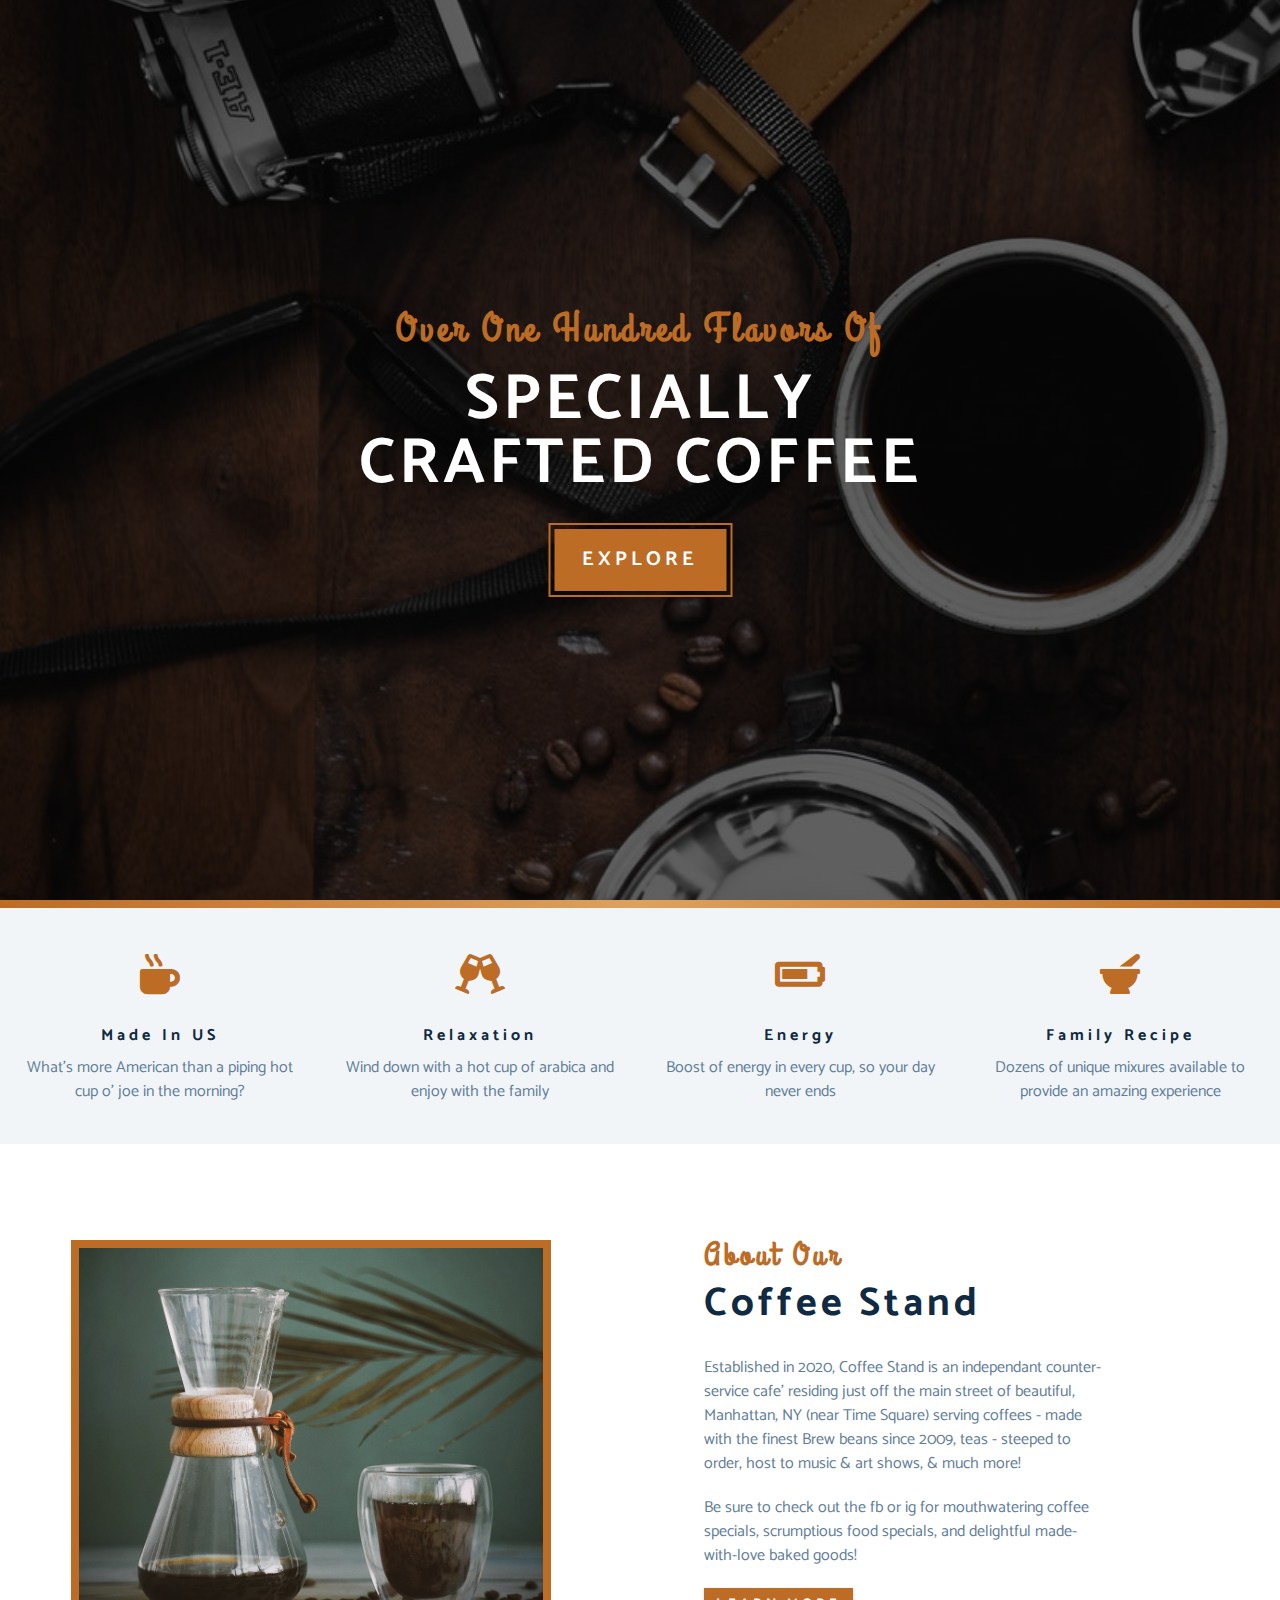
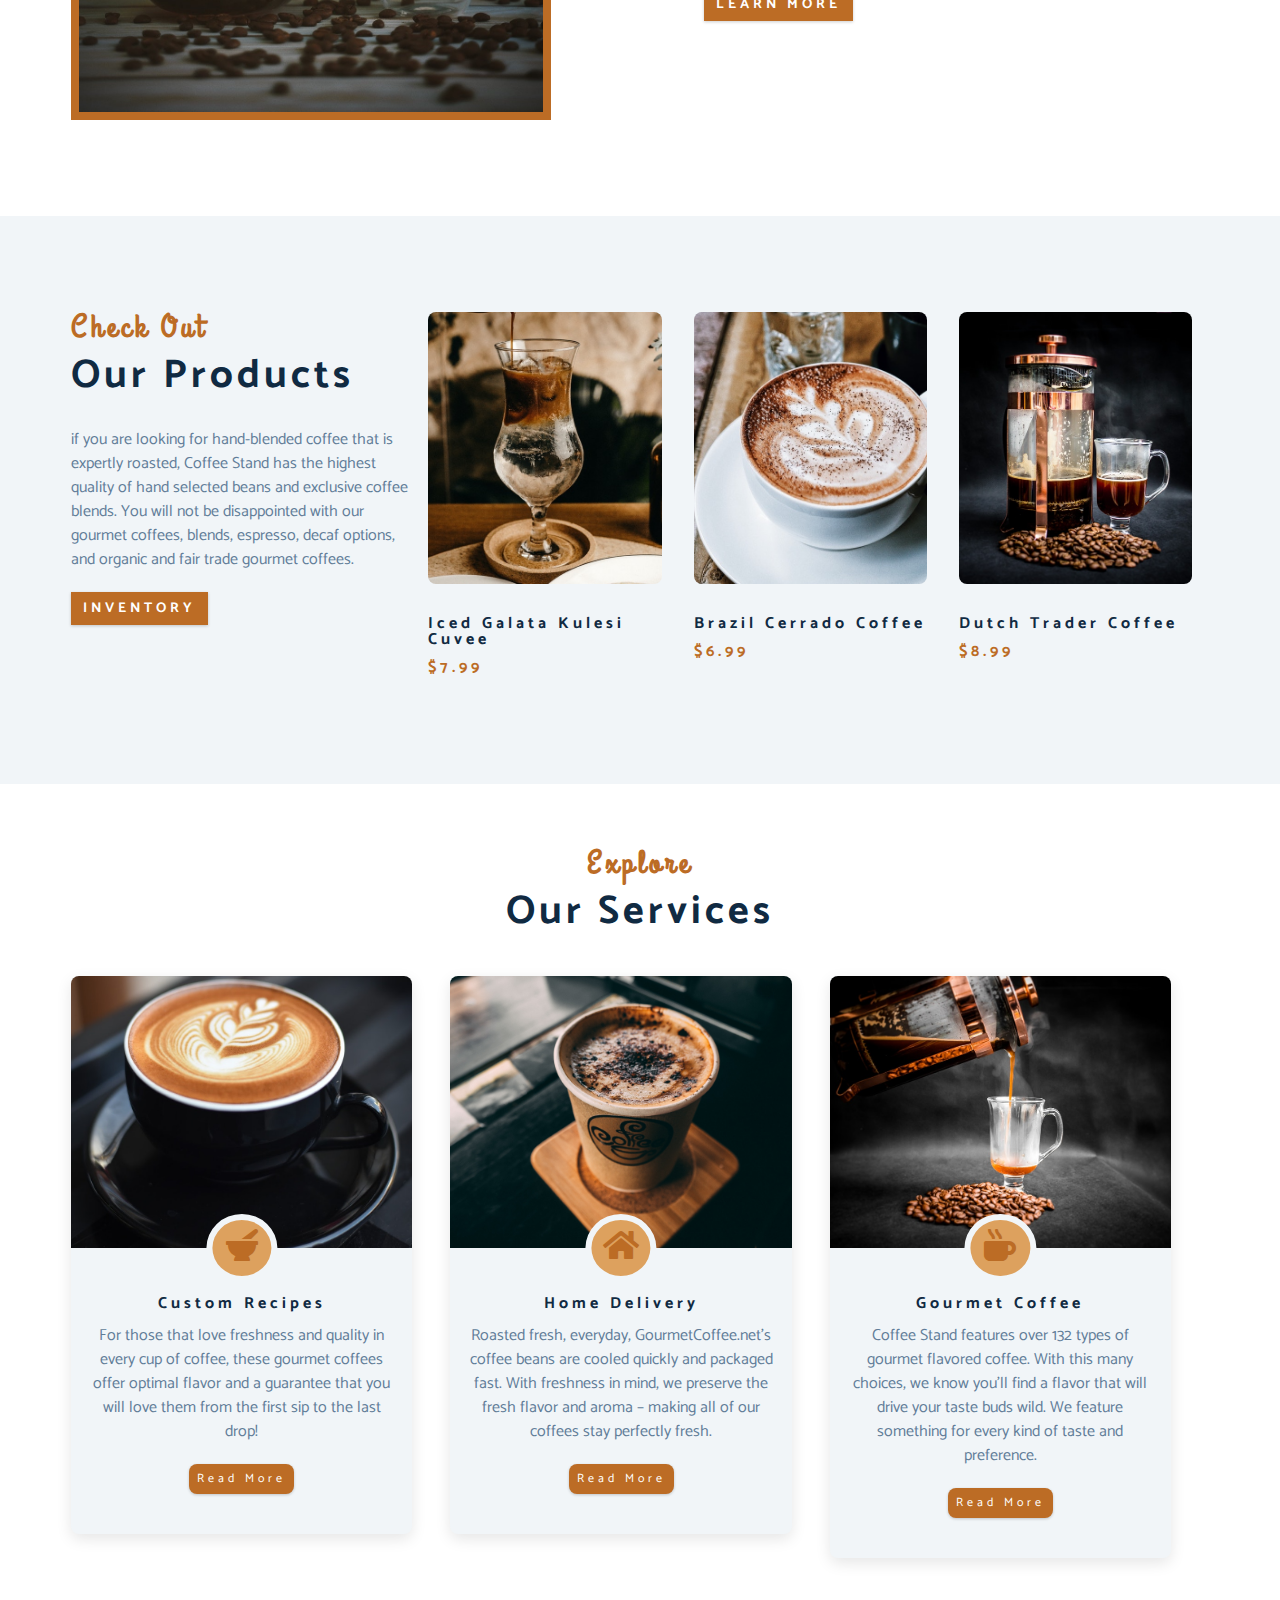
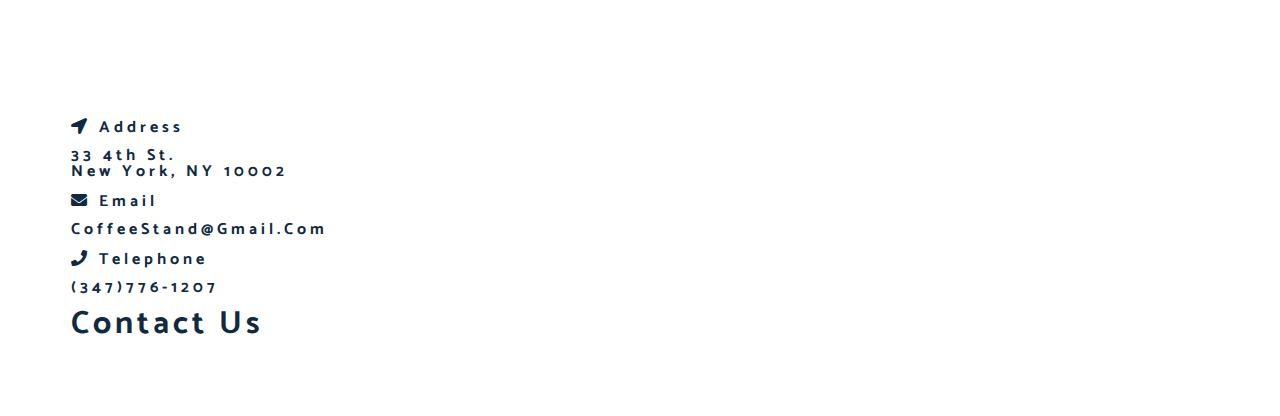
==== index.html @ 8311291c "15th commit services complete" ====
<!DOCTYPE html>
<html lang="en">
<head>
    <meta charset="UTF-8">
    <meta name="viewport" content="width=device-width, initial-scale=1.0">
    <title>Coffee Stand || Home</title>
    <!-- Font-Awsome -->
    <link rel="stylesheet" href="./fontawesome-free-5.14.0-web/css/all.min.css">
    <!-- Custom CSS -->
    <link rel="stylesheet" href="./css/styles.css">
</head>
<body>
    <!-- navbar -->
    <!-- header -->
    <header class="header">
        <div class="banner">
            <h2>Over one hundred flavors of</h2>
            <h1>specially <br>
                crafted coffee
            </h1>
            <a href="skills.html" class="btn banner-btn">
                explore
            </a>
        </div>
    </header>
    <!-- end of header -->
    <div class="content-divider"></div>
    <!-- skills section -->
    <section class="skills clearfix">
        <!-- single skill -->
        <article class="skill">
            <span class="skill-icon">
                <i class="fas fa-mug-hot"></i>
            </span>
            <h4 class="skill-title">made in US</h4>
            <p class="skill-text">
                What’s more American than a piping hot cup o’ joe in the morning?
            </p>
        </article>
        <!-- end of single skill -->
        <!-- single skill -->
        <article class="skill">
            <span class="skill-icon">
                <i class="fas fa-glass-cheers"></i>
            </span>
            <h4 class="skill-title">Relaxation</h4>
            <p class="skill-text">
                Wind down with a hot cup of arabica and enjoy with the family
            </p>
        </article>
        <!-- end of single skill -->
        <!-- single skill -->
        <article class="skill">
            <span class="skill-icon">
                <i class="fas fa-battery-three-quarters"></i>
            </span>
            <h4 class="skill-title">energy</h4>
            <p class="skill-text">
                Boost of energy in every cup, so your day never ends
            </p>
        </article>
        <!-- end of single skill -->
        <!-- single skill -->
        <article class="skill">
            <span class="skill-icon">
                <i class="fas fa-mortar-pestle"></i>
            </span>
            <h4 class="skill-title">Family Recipe</h4>
            <p class="skill-text">
                Dozens of unique mixures available to provide an amazing experience
            </p>
        </article>
        <!-- end of single skill -->
        </section>
        <!-- end of skill section -->
        <!-- about -->
        <section class="about">
            <div class="section-center clearfix">
                <!-- about img -->
                <article class="about-img">
                <div class="about-picture-container">
                    <img src="./images/pexels-olenka-sergienko-3749174.jpg" alt="fancy coffee" class="about-picture">
                </div>
                </article>
                <!-- about info -->
                <article class="about-info">
                    <!-- section title -->
                        <div class="section-title">
                            <h3>about our</h3>
                            <h2>coffee stand</h2>
                        </div>
                    <!-- end of section title -->
                    <p class="about-text">Established in 2020, Coffee Stand is an independant counter-service cafe' residing just off the main street of beautiful,
                    Manhattan, NY (near Time Square) serving coffees - made with the finest Brew beans
                    since 2009, teas - steeped to order, host to music & art shows, & much more!</p>
                    <p class="about-text">Be sure to check out the fb or ig for mouthwatering coffee specials, scrumptious food specials, and delightful
                    made-with-love baked goods!</p>
                    <a href="about.html" class="btn">learn more</a>
                </article>
            </div>
        </section>
        <!-- end of about -->
        <!-- products -->
        <section class="products">
            <div class="section-center clearfix">
                <!-- product info -->
                <article class="products-info">
                    <!-- section title -->
                    <div class="section-title">
                        <h3>check out</h3>
                        <h2>our products</h2>
                    </div>
                <!-- end of section title -->
                <p class="product-text">
                    if you are looking for hand-blended coffee that is expertly roasted, Coffee Stand has the highest quality of hand
                    selected beans and exclusive coffee blends. You will not be disappointed with our gourmet coffees, blends, espresso,
                    decaf options, and organic and fair trade gourmet coffees.
                </p>
                <a href="products.html" class="btn">Inventory</a>
                </article>
                <!-- product inventory -->
                <article class="products-inventory clearfix">
                    <!-- signale product -->
                    <div class="product">
                        <img src="./images/pexels-jonathan-borba-2878711.jpg" alt="single product" class="product-img">
                        <h4 class="product-title">Iced Galata Kulesi Cuvee</h4>
                        <h4 class="product-price">$7.99</h4>
                    </div>
                    <!-- end of single product -->
                    <!-- signale product -->
                    <div class="product">
                        <img src="./images/pexels-mew-wy-2910874.jpg" alt="single product" class="product-img">
                        <h4 class="product-title">Brazil Cerrado Coffee</h4>
                        <h4 class="product-price">$6.99</h4>
                    </div>
                    <!-- end of single product -->
                    <!-- signale product -->
                    <div class="product">
                        <img src="./images/pexels-georgi-petrov-872902.jpg" alt="single product" class="product-img">
                        <h4 class="product-title">Dutch Trader Coffee</h4>
                        <h4 class="product-price">$8.99</h4>
                    </div>
                    <!-- end of single product -->
                </article>
            </div>
        </section>
        <!-- end of products -->
        <!-- services -->
        <section class="services">
            <!-- section title -->
            <div class="section-title services-title">
                <h3>explore</h3>
                <h2>our services</h2>
            </div>
            <!-- end of section title -->
            <div class="section-center clearfix">
                <!-- single card -->
                    <article class="service-card">
                        <!-- img container -->
                        <div class="service-img-container">
                            <!-- img -->
                            <img src="./images/pexels-chevanon-photography-312418.jpg" class="service-img" alt="single service">
                            <!-- service icon -->
                            <span class="service-icon">
                                <i class="fas fa-mortar-pestle fa-fw"></i>
                            </span>
                        </div>
                        <!-- service info -->
                        <div class="service-info">
                            <h4>custom recipes</h4>
                            <p>For those that love freshness and quality in every cup of coffee, these gourmet coffees offer optimal flavor and a
                            guarantee that you will love them from the first sip to the last drop!</p>
                            <a href="product.html" class="btn service-btn">read more</a>
                        </div>
                        <!-- end if img container -->
                    </article>
                <!-- end of single card -->
                <!-- single card -->
                <article class="service-card">
                    <!-- img container -->
                    <div class="service-img-container">
                    <!-- img -->
                        <img src="./images/pexels-malidate-van-849646.jpg" class="service-img" alt="single service">
                        <!-- service icon -->
                        <span class="service-icon">
                            <i class="fas fa-home fa-fw"></i>
                        </span>
                    </div>
                    <!-- service info -->
                    <div class="service-info">
                        <h4>home delivery</h4>
                        <p>Roasted fresh, everyday, GourmetCoffee.net's coffee beans are cooled quickly and packaged fast. With freshness in mind,
                        we preserve the fresh flavor and aroma – making all of our coffees stay perfectly fresh.</p>
                        <a href="product.html" class="btn service-btn">read more</a>
                    </div>
                    <!-- end if img container -->
                </article>
                <!-- end of single card -->
                <!-- single card -->
                <article class="service-card">
                    <!-- img container -->
                    <div class="service-img-container">
                        <!-- img -->
                        <img src="./images/pexels-georgi-petrov-872894.jpg" class="service-img" alt="single service">
                        <!-- service icon -->
                        <span class="service-icon">
                            <i class="fas fa-mug-hot fa-fw"></i>
                        </span>
                    </div>
                    <!-- service info -->
                    <div class="service-info">
                        <h4>Gourmet Coffee</h4>
                        <p>Coffee Stand features over 132 types of gourmet flavored coffee. With this many choices, we know you'll find a flavor that will drive your taste buds wild. We feature something for every kind of taste and preference.</p>
                        <a href="product.html" class="btn service-btn">read more</a>
                    </div>
                    <!-- end if img container -->
                </article>
                <!-- end of single card -->
            </div>
        </section>
        <!-- end of services -->
        <!-- contact form -->
        <section class="contact">
            <div class="section-center clearfix">
                <!-- contact info -->
                <article class="contact-info">
                    <!-- content item -->
                    <div class="contact-item">
                        <h4 class="contact-title">
                            <span class="contact-icon">
                                <i class="fas fa-location-arrow"></i> 
                            </span>
                            address
                        </h4>
                        <h4 class="contact-text">
                            33 4th St. <br>
                            New York, NY 10002
                        </h4>
                    </div>
                    <!-- end of contact item -->
                    <!-- content item -->
                    <div class="contact-item">
                        <h4 class="contact-title">
                            <span class="contact-icon">
                                <i class="fas fa-envelope"></i> 
                            </span>
                            email
                        </h4>
                        <h4 class="contact-text">
                            CoffeeStand@gmail.com
                        </h4>
                    </div>
                    <!-- end of contact item -->
                    <!-- content item -->
                    <div class="contact-item">
                        <h4 class="contact-title">
                            <span class="contact-icon">
                                <i class="fas fa-phone"></i> 
                            </span>
                            Telephone
                        </h4>
                        <h4 class="contact-text">
                            (347)776-1207
                        </h4>
                    </div>
                    <!-- end of contact item -->
                </article>
                <!-- contact form -->
                <article class="contact-form">
                    <h3>contact us</h3>
                    <form action="">
                        <div class="form-group">
                            
                        </div>
                    </form>
                </article>
            </div>
        </section>
        <!-- end of contact form -->
    <script src="app.js"></script>
</body>
</html>
---- css/styles.css ----
/* Fonts */
@import url("https://fonts.googleapis.com/css?family=Catamaran:400,700|Grand+Hotel");
/* Variables */
:root{
    --clr-primary: #bc6c25;
    --clr-primary-light: #dda15e;
    --clr-grey-1: #102a42;
    --clr-grey-5: #617d98;
    --clr-grey-10: #f1f5f8;
    --clr-white: #fff;
    --ff-primary: "Catamaran", sans-serif;
    --ff-secondary: "Grand Hotel",cursive;
    --transition: all 0.3 linear;
    --spacing: 0.25rem;
    --radius: 0.5rem;
}
*{
    margin: 0;
    padding: 0;
    box-sizing: border-box;
}
body{
    font-family: var(--ff-primary);
    background: var(--clr-white);
    color: var(--clr-grey-1);
    line-height: 1.5;
    font-size: 0.87rem;
}
a{
    text-decoration: none;
}
img{
    width: 100%;
    display: block;
}
h1,h2,h3,h4{
    letter-spacing: var(--spacing);
    text-transform: capitalize;
    line-height: 1.25;
    margin-bottom: 0.75rem;
}
h1{
    font-size: 3rem;
}
h2{
    font-size: 2rem;
}
h3{
    font-size: 1.5rem;
}
h4{
    font-size: 0.875rem;
}
p{
    margin-bottom: 1.25rem;
}
@media screen and (min-width:800px){
    h1{
        font-size: 4rem;
    }
    h2{
        font-size: 2.5rem;
    }
    h3{
        font-size: 2rem;
    }
    h4{
        font-size: 1rem;
    }
    body{
        font-size: 1rem;
    }
    h1,h2,h3,h4{
        line-height: 1;
    }
}
/* more global CSS */
.btn{
    text-transform: uppercase;
    background: var(--clr-primary);
    color: var(--clr-white);
    padding: 0.375rem 0.75rem;
    letter-spacing: var(--spacing);
    display: inline-block;
    font-weight: 700;
    transition: var(--transition);
    font-size: 0.875rem;
    border: none;
    cursor: pointer;
    box-shadow: 0 1px 3px rgba(0,0,0,0.2);
}
.btn:hover{
    color: var(--clr-primary);
    background: var(--clr-primary-light);
}
.clearfix::after,.clearfix::before{
    content: '';
    clear: both;
    display: table;
}
.section-title h3{
    font-family: var(--ff-secondary);
    color: var(--clr-primary);
}
.section-title{
    margin-bottom: 2rem;
}
.section-center{
    padding: 4rem 0;
    width: 85vw;
    margin: 0 auto;
    max-width: 1170px;
}
@media screen and (min-width:992px){
    .section-center{
        width: 95vw;
        padding: 4rem 1rem;
    }
}
/* Header */
.header{
    min-height: 100vh;
    background: linear-gradient(rgba(0,0,0,0.6), rgba(0,0,0,0.6)), url(../images/pexels-leo-cardelli-1628235.jpg) center/cover no-repeat fixed;
    position: relative;
    overflow-x: hidden;
}
.banner{
    text-align: center;
    position: absolute;
    top: 50%;
    left: 50%;
    transform: translate(-50%, -50%);
}
.banner h2{
    font-family: var(--ff-secondary);
    color: var(--clr-primary);
    /* animation */
}
.banner h1{
    text-transform: uppercase;
    color: var(--clr-white);
    margin-top: 1.25rem;
    margin-bottom: 2rem;
}
.banner-btn{
    outline: 0.125rem solid var(--clr-primary);
    outline-offset: 0.25rem;
    font-size: 1.25rem;
    padding: 1rem 1.75rem;
}
/* content divider */
.content-divider{
    height: 0.5rem;
    background: linear-gradient(
        to left,
        var(--clr-primary),
        var(--clr-primary-light),
        var(--clr-primary)
    );
}
/* skills */
.skills{
    background: var(--clr-grey-10);
}
.skill{
    padding: 2.5rem 0;
    text-align: center;
    transition: var(--transition);
}
.skill-icon{
    font-size: 2.5rem;
    margin-bottom: 1.25rem;
    transition: var(--transition);
    display: inline-block;
    color: var(--clr-primary);
}
.skill-text{
    color: var(--clr-grey-5);
    max-width: 17rem;
    margin: 0 auto;
}
.skill:hover{
    background: var(--clr-white);
    box-shadow: 0 2px var(--clr-primary);
}
.skill:hover .skill-icon{
    transform: translateY(-5px);
}
@media screen and (min-width:576px){
    .skill{
        float: left;
        width: 50%;
    }
}
@media screen and (min-width:1200px){
    .skill{
        width: 25%;
    }
}
/* about */
.about-img, .about-info{
    padding: 2rem 0;

}
.about-picture-container{
    background: var(--clr-primary);
    border: 0.5rem solid var(--clr-primary);
    max-width: 30rem;
    /* extra stuff */
    overflow: hidden;
}
.about-picture{
    transition: var(--transition);
}
.about-picture-container:hover .about-picture{
    opacity: 0.5;
    transform: scale(1.15);
}
.about-text{
    max-width: 25rem;
    color: var(--clr-grey-5);
}
@media screen and (min-width:992px){
    .about-img,.about-info{
        float: left;
        width: 50%;
    }
    .about-info{
        padding-left: 4rem;
    }
}
/* product */
.products{
    background: var(--clr-grey-10);
}
.products article{
    padding: 2rem 0;
}
.product-text{
    color: var(--clr-grey-5);
    max-width: 26rem;
}
.product{
    margin-bottom: 2rem;
}
.product-img{
    border-radius: var(--radius);
    margin-bottom: 2rem;
    height: 17rem;
    object-fit: cover;
}
.product-price{
    color: var(--clr-primary);
}
@media screen and (min-width: 768px){
    .product{
        float: left;
        width: 50%;
        padding-right: 2rem;
    }
}
@media screen and (min-width: 992px){
    .product{
        width: 33.3%;
    }
}
@media screen and (min-width: 1200px){
    .products-info{
        float: left;
        width: 30%;
    }
    .products-inventory{
        float: left;
        width: 70%;
    }
    .product{
        margin-bottom: 0;
        padding: 0 1rem;
    }
}
/* 
================
services 
================
*/
.services-title{
    margin-top: 4rem;
    margin-bottom: -4rem;
    text-align: center;
}
.service-card{
    margin: 2rem 0;
    background: var(--clr-grey-10);
    border-radius: var(--radius);
    box-shadow: 0 5px 15px rgba(0,0,0,0.1);
    transition: var(--transition);
}
.service-card:hover{
    transform: scale(1.02);
    box-shadow: 0 5px 15px rgba(0,0,0,0.2);
}
.service-img{
    height: 17rem;
    object-fit: cover;
    border-top-left-radius: var(--radius);
    border-top-right-radius: var(--radius);
}
.service-info{
    text-align: center;
    padding: 3rem 1rem 2.5rem 1rem;
}
.service-info p{
    max-width: 20rem;
    color: var(--clr-grey-5);
    margin: 0 auto;
}
.service-btn{
    font-size: 0.75rem;
    text-transform: capitalize;
    padding: 0.375rem 0.5rem;
    border-radius: var(--radius);
    font-weight: 400;
    margin-top: 1.25rem;
}
@media screen and (min-width: 768px){
    .service-card{
        float: left;
        width: 45%;
        margin-right: 5%;
    }
}
@media screen and (min-width: 992px){
    .service-card{
        width: 30%;
        margin-right: 3.333%;
    }
}
.service-img-container{
    position: relative;
}
.service-icon{
    position: absolute;
    left: 50%;
    bottom: 0;
    font-size: 2rem;
    color: var(--clr-primary);
    background: var(--clr-primary-light);
    padding: 0.25rem 0.6rem;
    border-radius: 50%;
    transform: translate(-50%, 50%);
    border: 0.375rem solid var(--clr-grey-10);
}
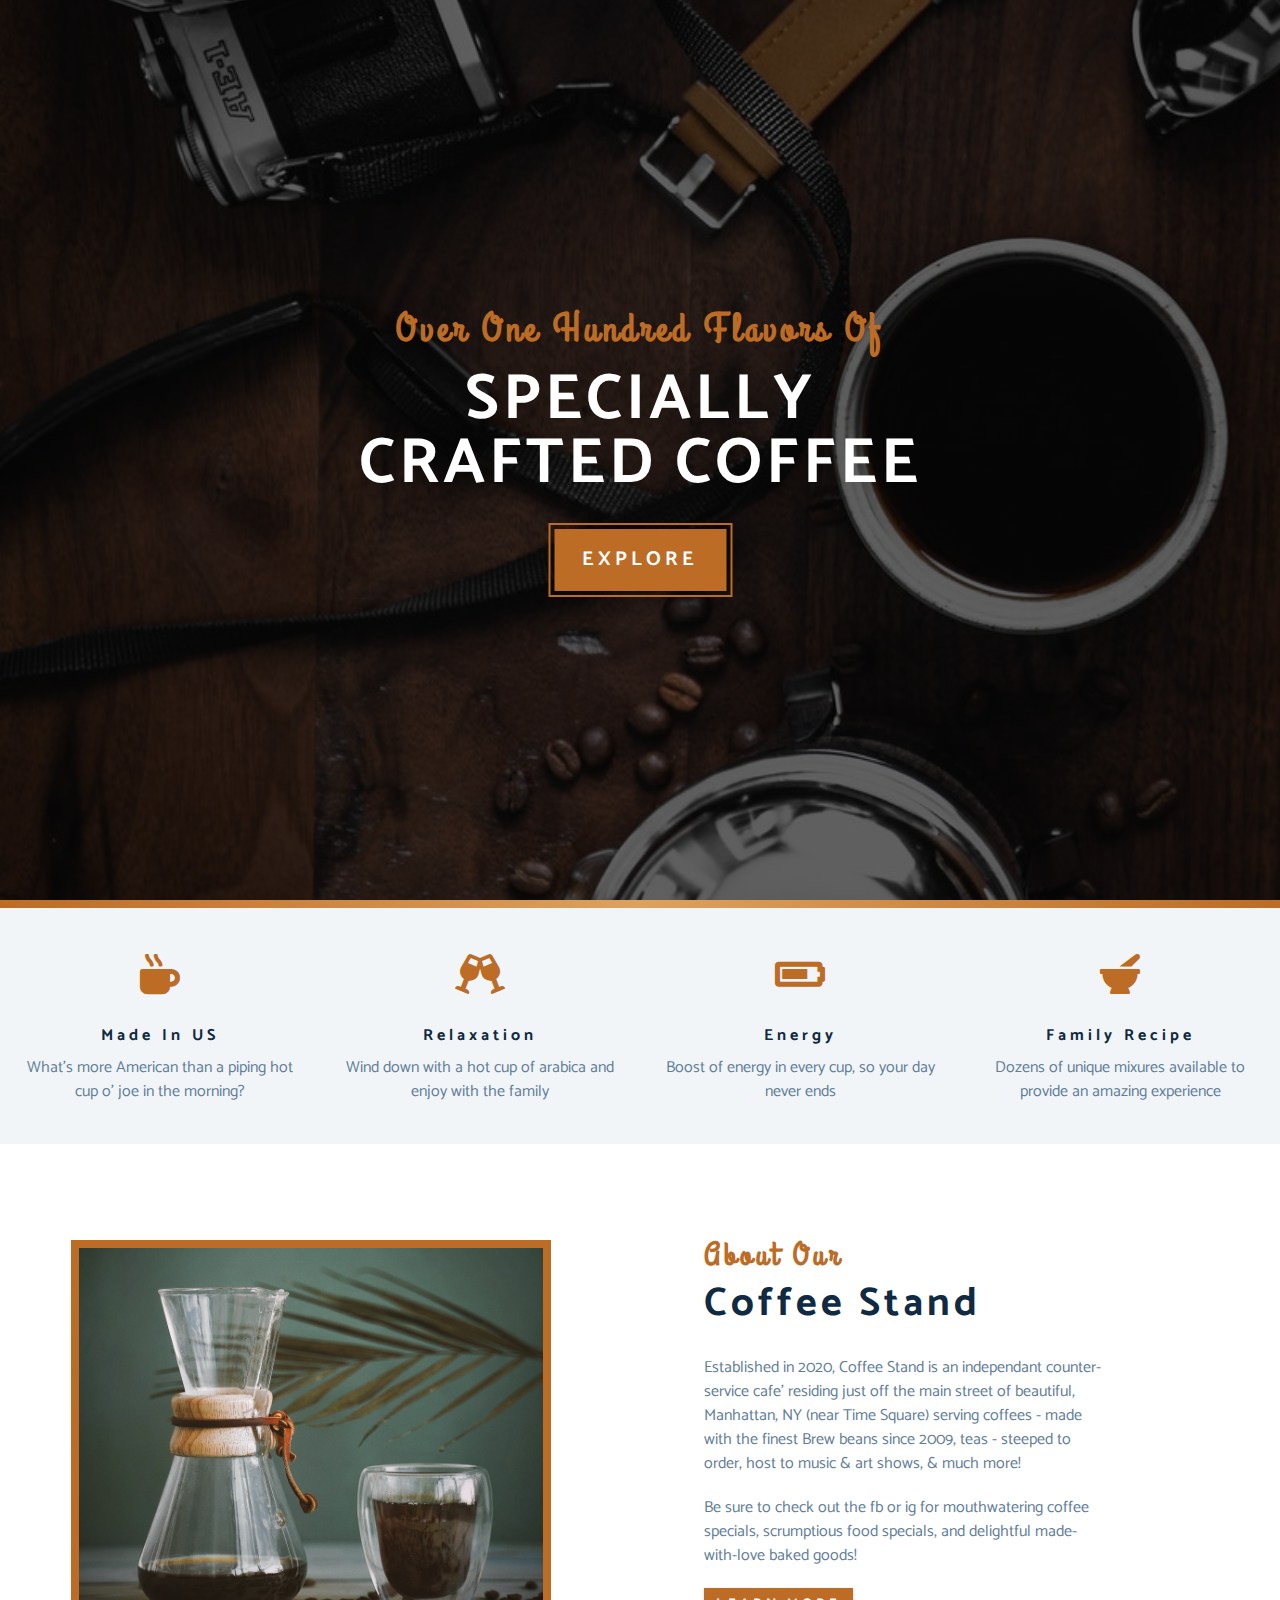
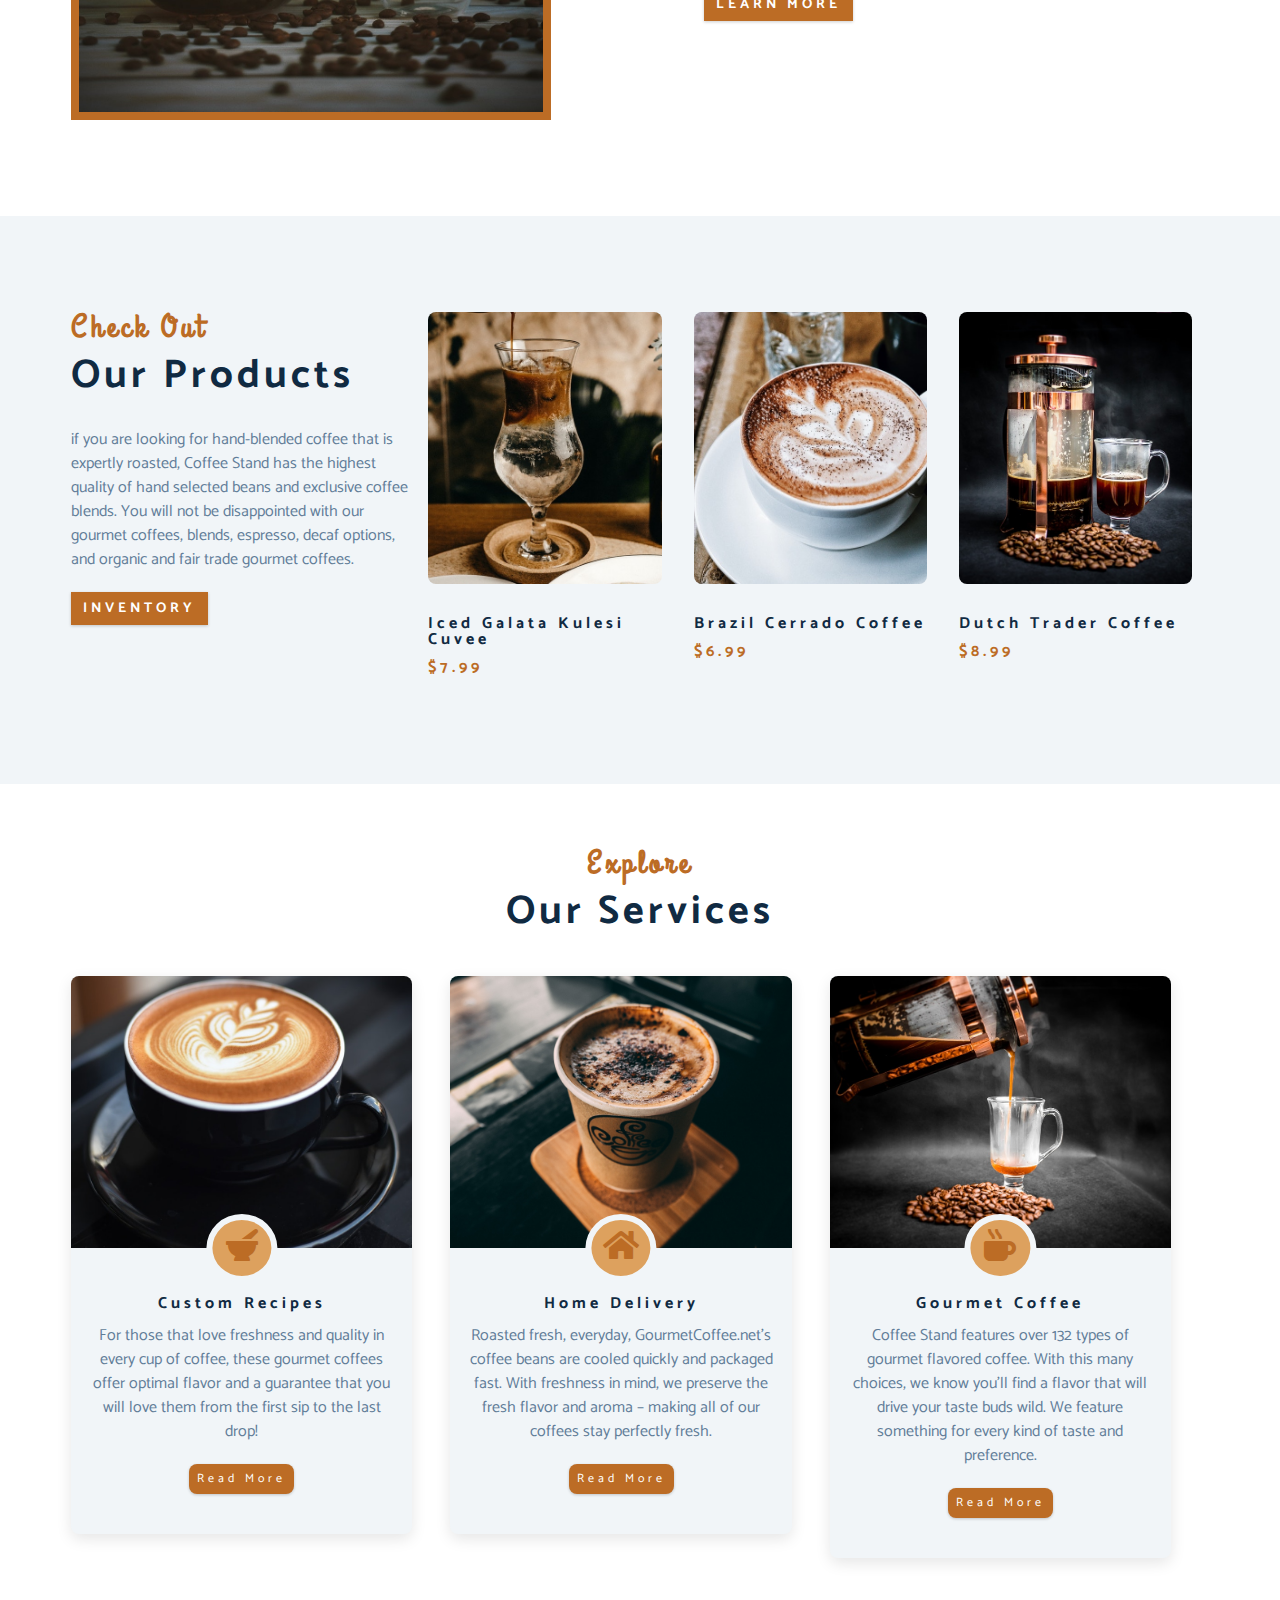
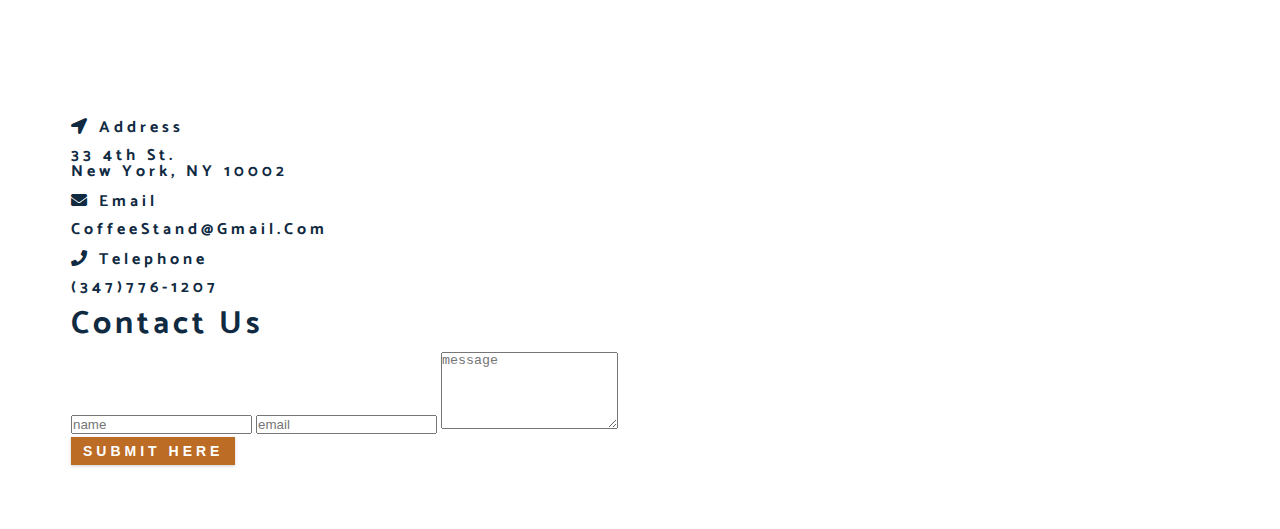
==== commit 2bd53310: "16th commit contact html" ====
--- a/index.html
+++ b/index.html
@@ -270,8 +270,13 @@
                     <h3>contact us</h3>
                     <form action="">
                         <div class="form-group">
-                            
-                        </div>
+                            <!-- form-group -->
+                            <input type="text" placeholder="name" class="form-control" name="name">
+                            <input type="email" placeholder="email" class="form-control" name="email">
+                            <textarea name="message" rows="5" placeholder="message" class="form-control"></textarea>
+                        </div>
+                        <!-- button -->
+                        <button type="submit" class="submit-btn btn">submit here</button>
                     </form>
                 </article>
             </div>
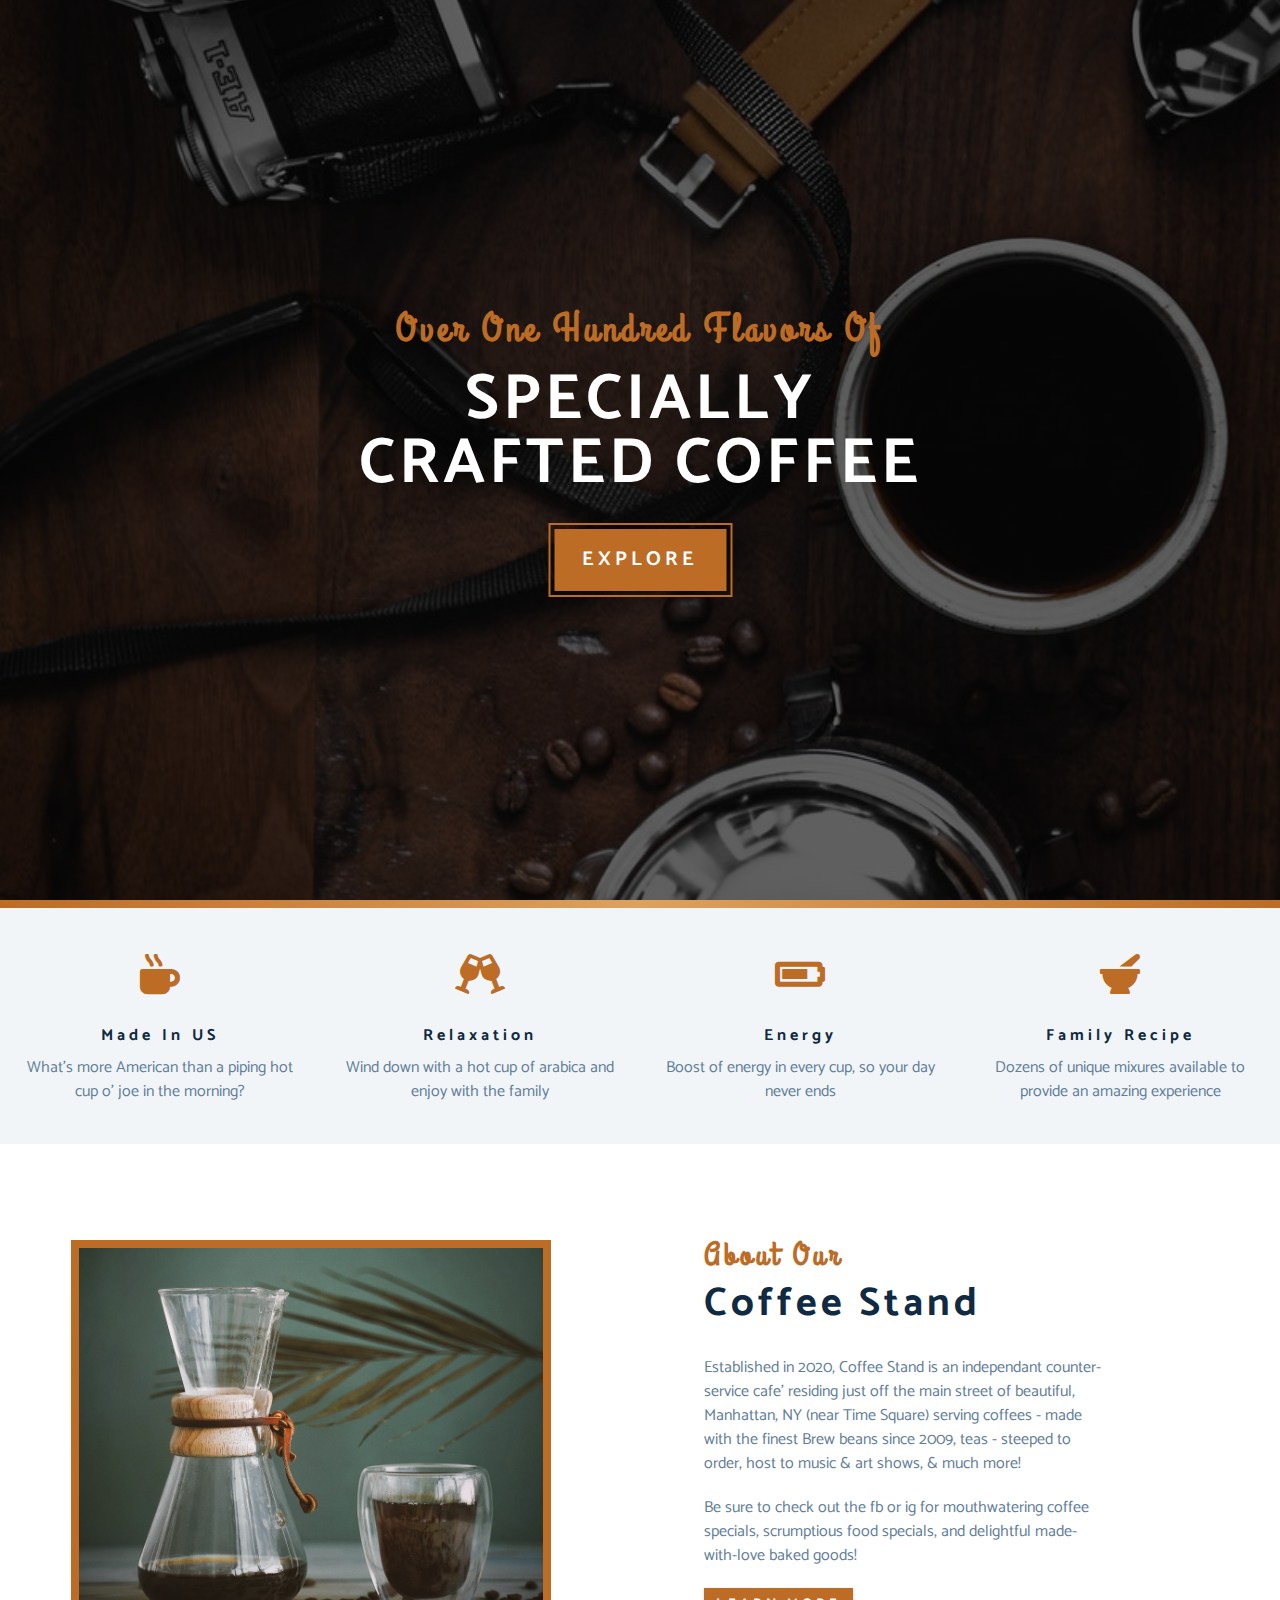
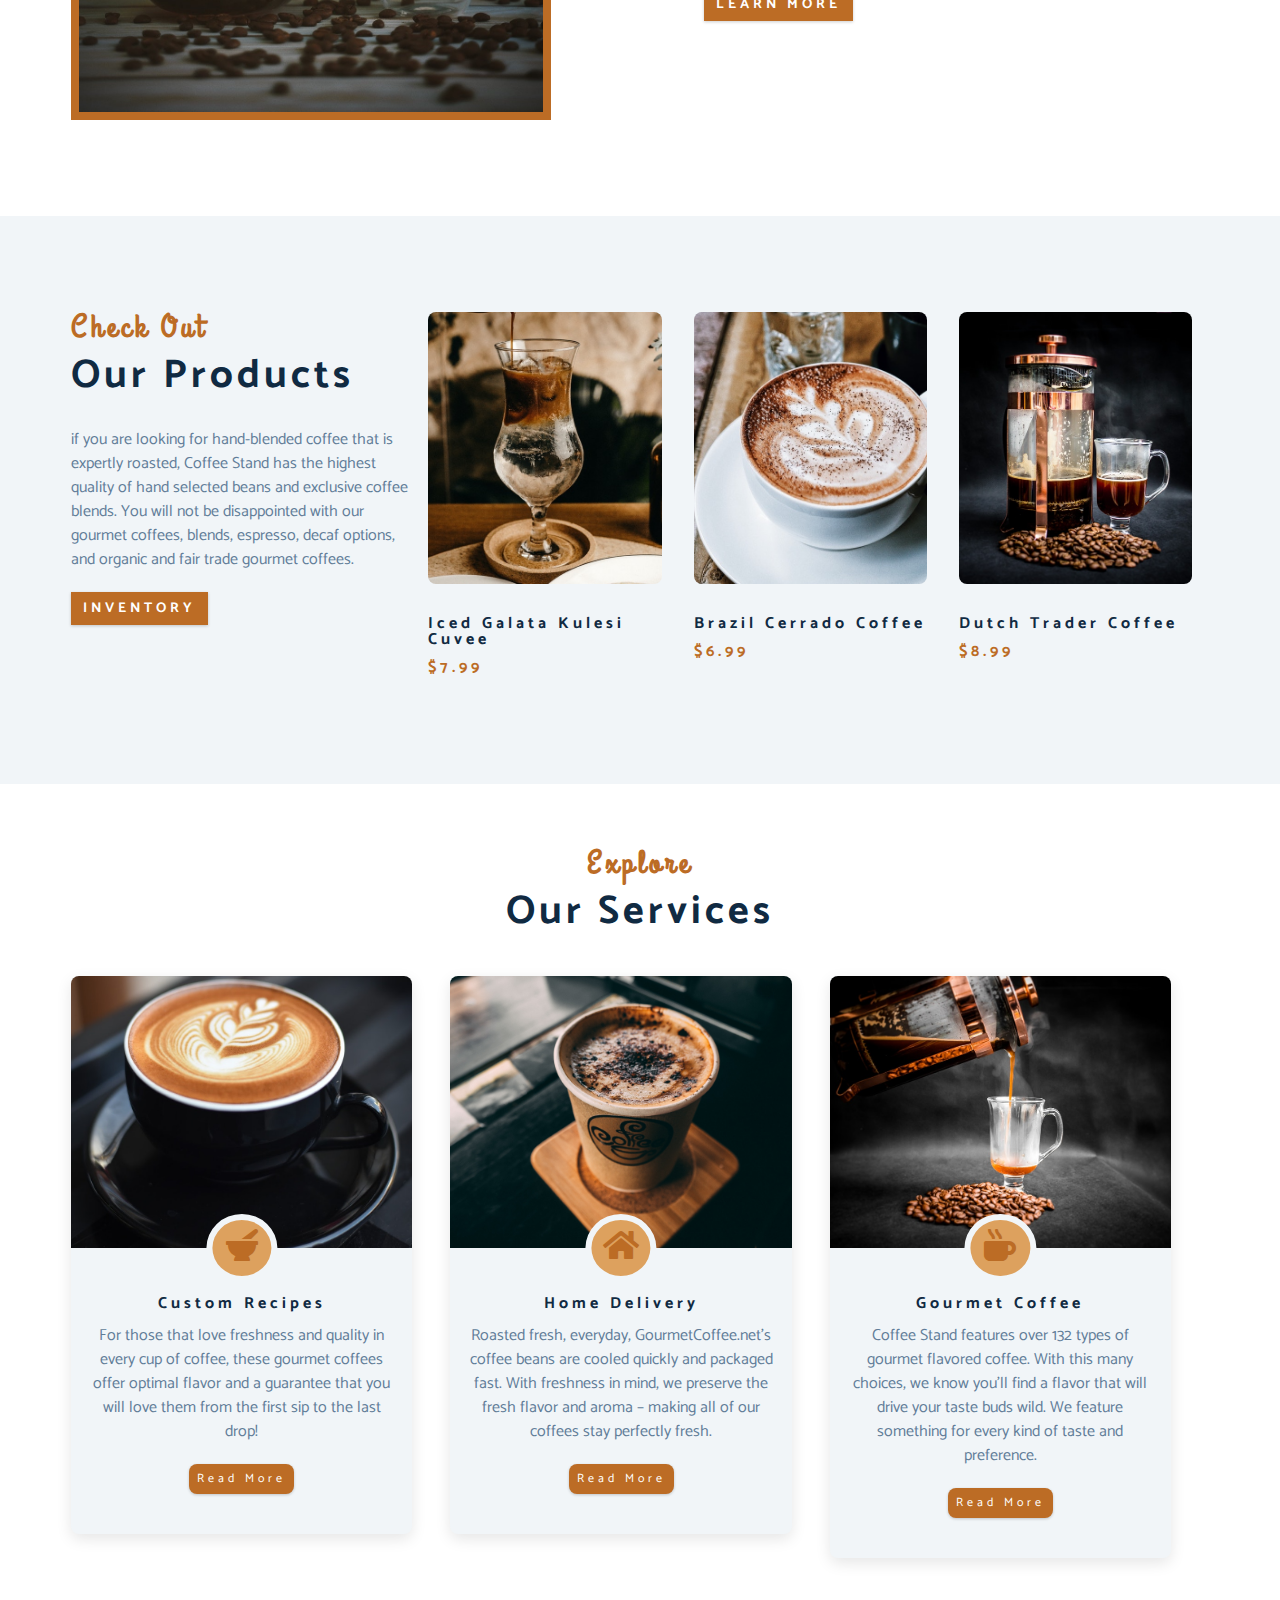
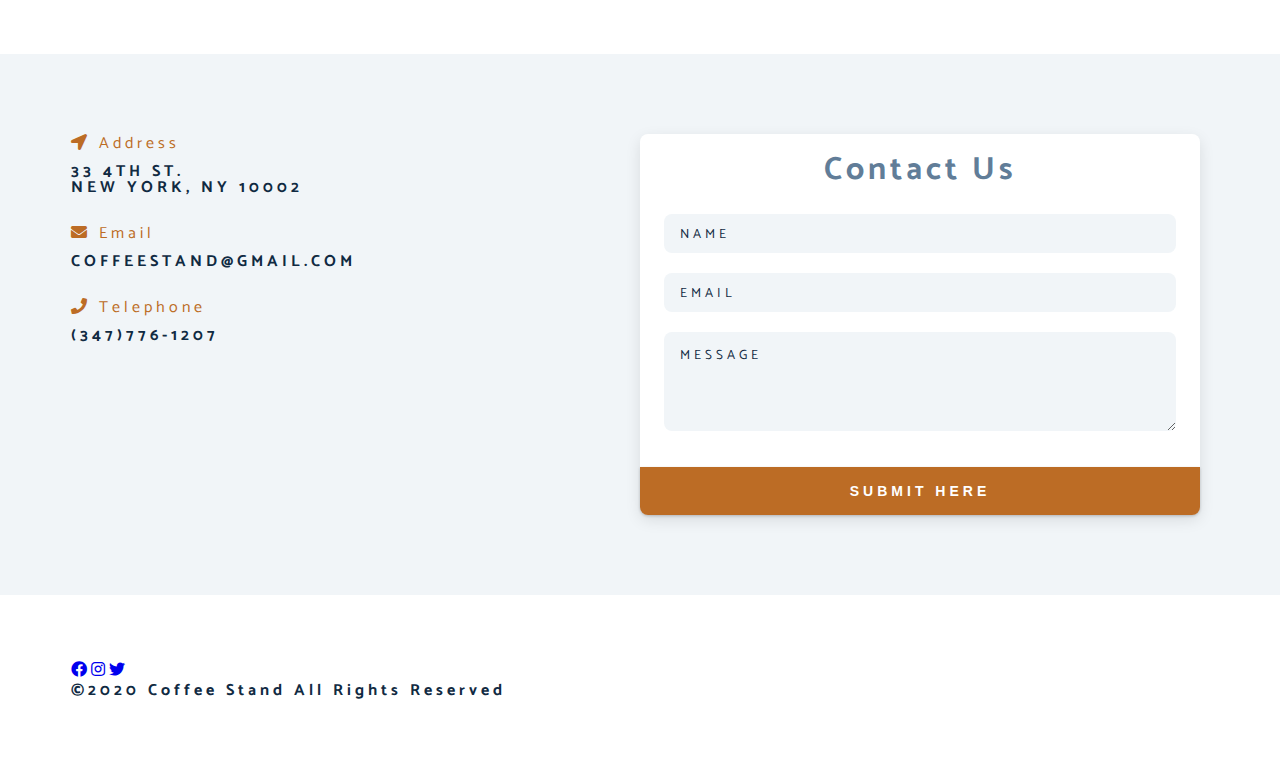
==== commit f73acd9a: "17th commit footer html" ====
--- a/index.html
+++ b/index.html
@@ -282,6 +282,33 @@
             </div>
         </section>
         <!-- end of contact form -->
+        <!-- footer -->
+        <footer class="footer">
+            <div class="section-center">
+                <div class="social-icons">
+                    <!-- social icon -->
+                    <a href="#" class="social-icon">
+                        <i class="fab fa-facebook"></i>
+                    </a>
+                    <!-- end of social icon -->
+                    <!-- social icon -->
+                    <a href="#" class="social-icon">
+                        <i class="fab fa-instagram"></i>
+                    </a>
+                    <!-- end of social icon -->
+                    <!-- social icon -->
+                    <a href="#" class="social-icon">
+                        <i class="fab fa-twitter"></i>
+                    </a>
+                    <!-- end of social icon -->
+                <!-- social icon -->
+                </div>
+                <h4 class="footer-text">&copy;<span id="date">2020</span> 
+                <span>Coffee Stand</span>
+                all rights reserved
+                </h4>
+            </div>
+        </footer>
     <script src="app.js"></script>
 </body>
 </html>--- a/css/styles.css
+++ b/css/styles.css
@@ -349,4 +349,73 @@
     border-radius: 50%;
     transform: translate(-50%, 50%);
     border: 0.375rem solid var(--clr-grey-10);
+}
+/* 
+================
+contact
+================
+*/
+.contact{
+    background: var(--clr-grey-10);
+}
+.contact-form, .contact-info{
+    margin: 1rem 0;
+}
+.contact-item{
+    margin-bottom: 1.75rem;
+}
+.contact-title{
+    color: var(--clr-primary);
+    font-weight: 400;
+}
+.contact-text{
+    text-transform: uppercase;
+}
+.contact-form{
+    background: var(--clr-white);
+    border-radius: var(--radius);
+    text-align: center;
+    box-shadow: 0 5px 15px rgba(0,0,0,0.1);
+    transition: var(--transition);
+    max-width: 35rem;
+}
+.contact:hover{
+    box-shadow: 0 5px 15px rgba(0,0,0,0.2);
+}
+.contact-form h3{
+    padding-top: 1.25rem;
+    color: var(--clr-grey-5);
+}
+.form-group{
+    padding: 1rem 1.5rem;
+}
+.form-control{
+    display: block;
+    width: 100%;
+    padding: 0.75rem 1rem;
+    border: none;
+    margin-bottom: 1.25rem;
+    background: var(--clr-grey-10);
+    border-radius: var(--radius);
+    text-transform: uppercase;
+    letter-spacing: var(--spacing);
+}
+.form-control::placeholder{
+    font-family: var(--ff-primary);
+    color: var(--clr-grey-1);
+    text-transform: uppercase;
+    letter-spacing: var(--spacing);
+}
+.submit-btn{
+    display: block;
+    width: 100%;
+    padding: 1rem;
+    border-bottom-left-radius: var(--radius);
+    border-bottom-right-radius: var(--radius);
+}
+@media screen and (min-width: 992px){
+    .contact-form,.contact-info{
+        float: left;
+        width: 50%;
+    }
 }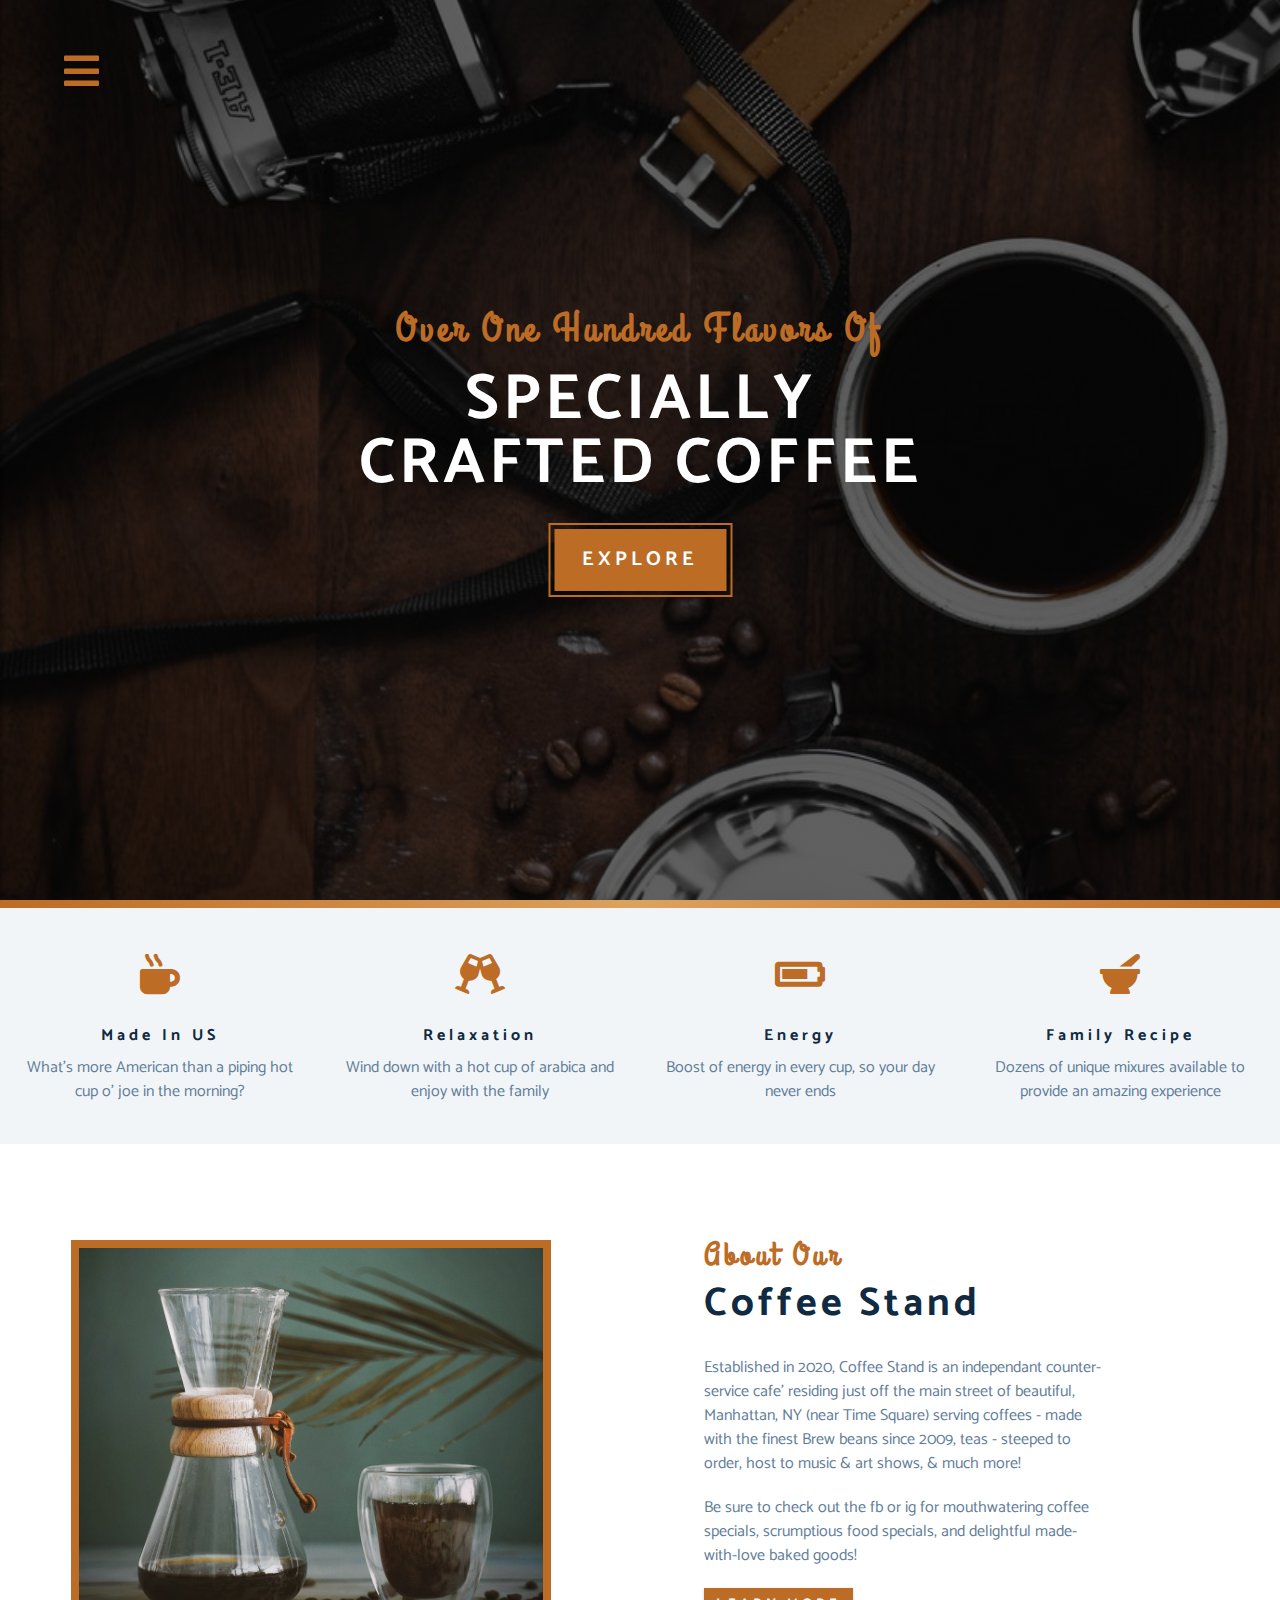
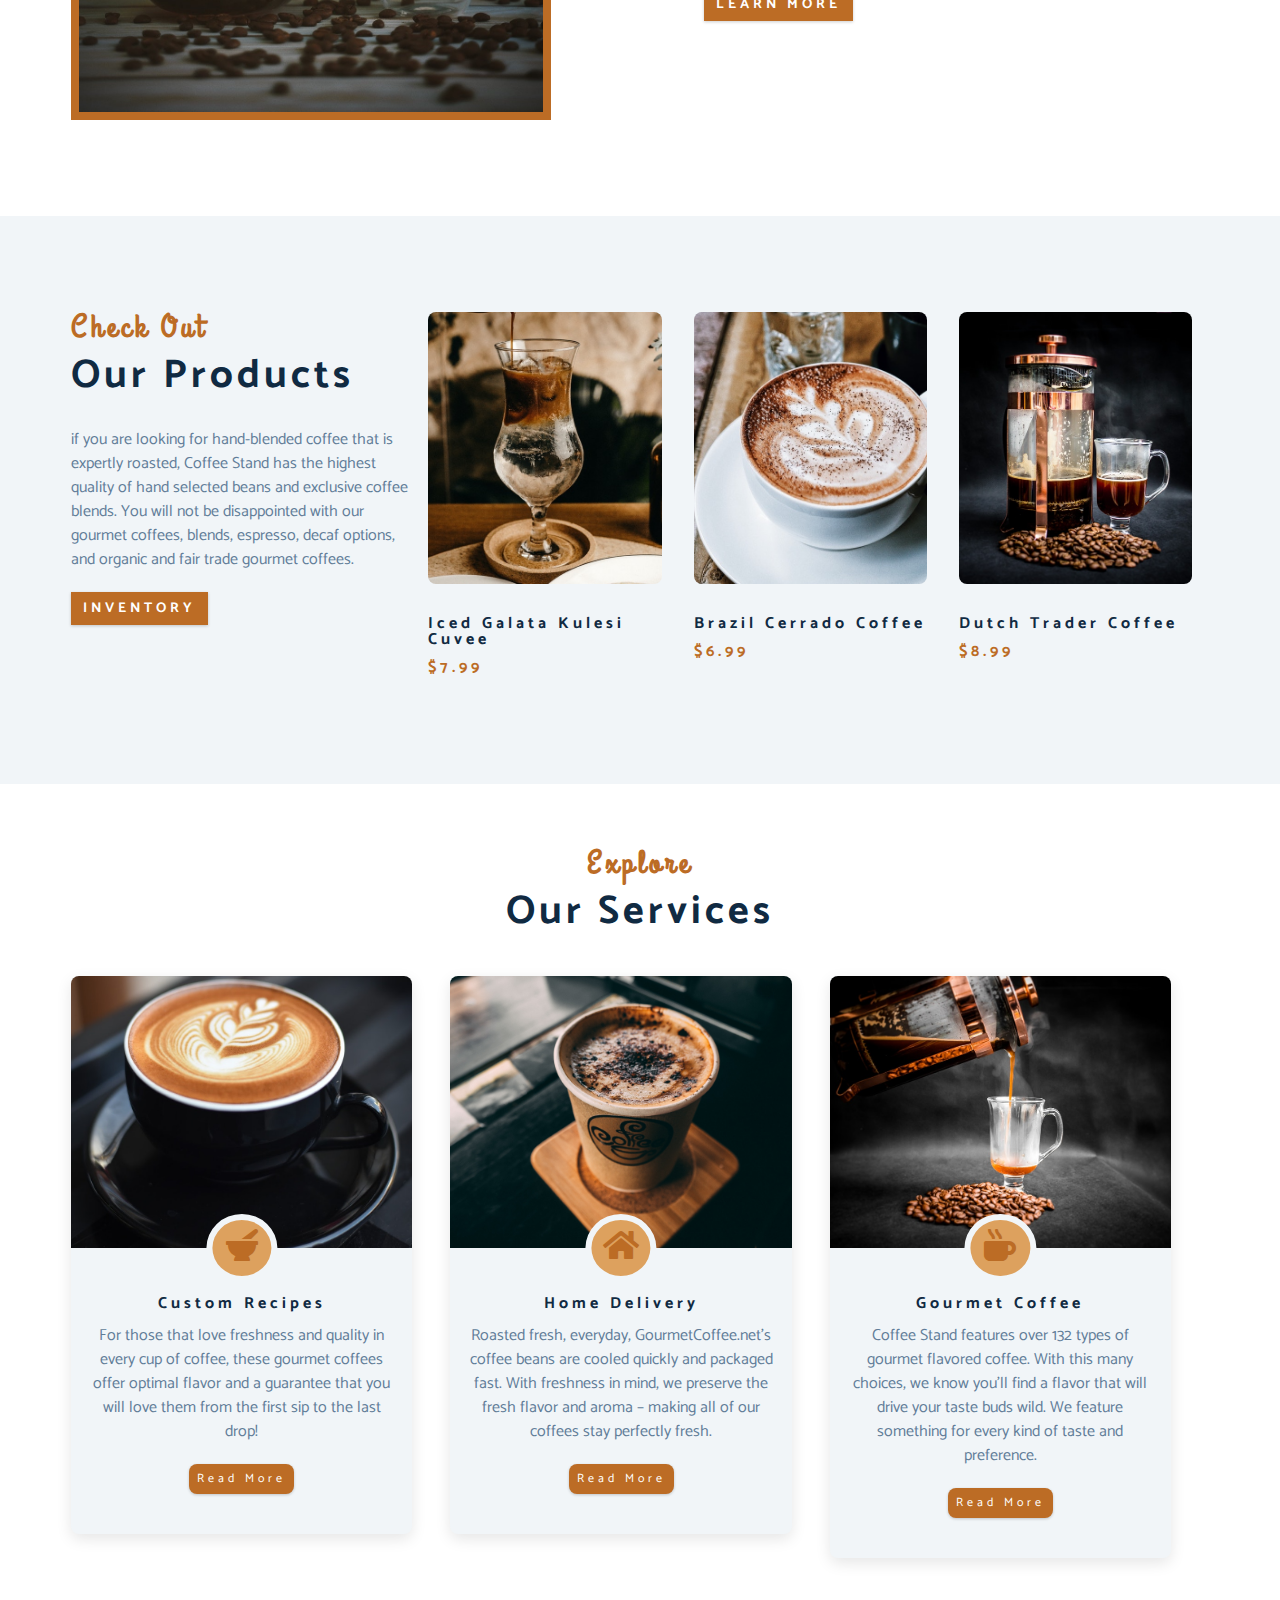
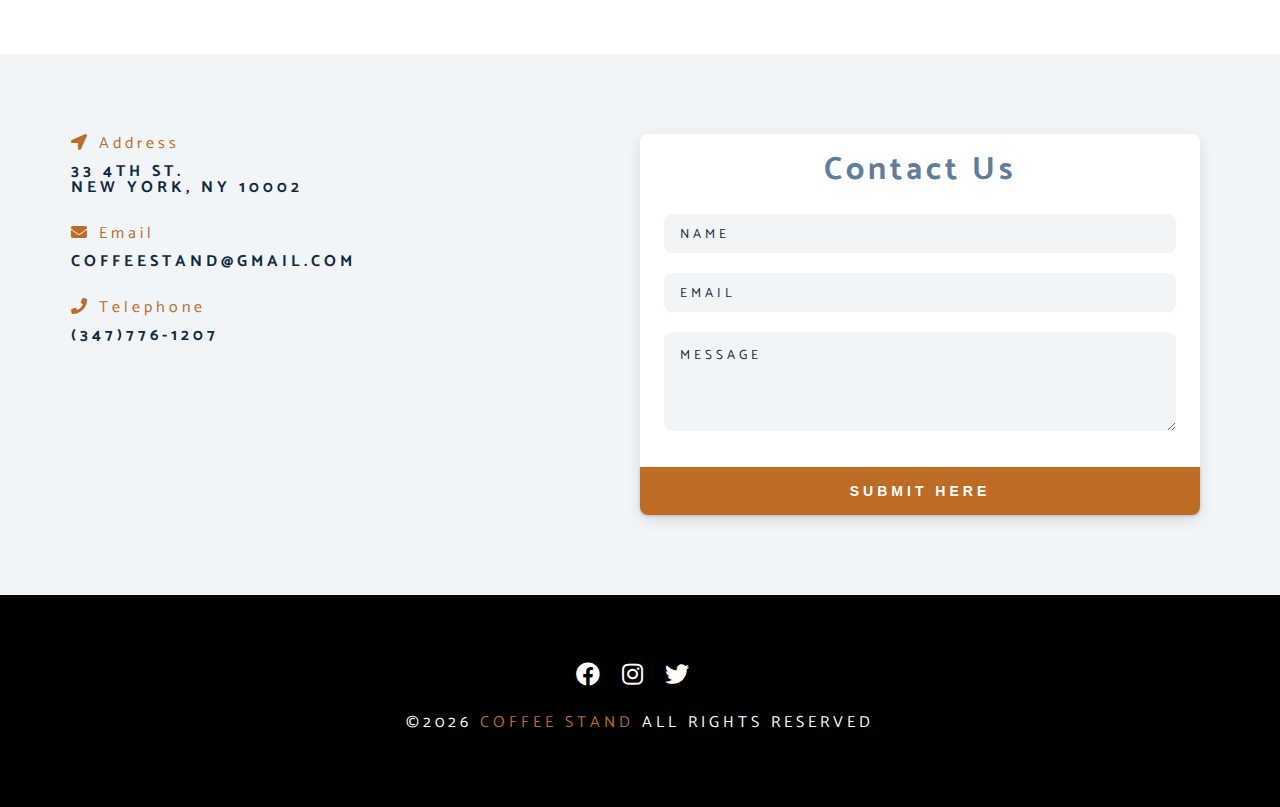
==== commit 06289c5c: "18th animations are all done" ====
--- a/index.html
+++ b/index.html
@@ -11,6 +11,23 @@
 </head>
 <body>
     <!-- navbar -->
+    <!-- nav button -->
+    <span class="nav-btn" id="nav-btn">
+        <i class="fas fa-bars"></i>
+    </span>
+    <nav class="navbar" id="navbar">
+        <div class="navbar-header">
+            <span class="nav-close" id="nav-close">
+                <i class="fas fa-times"></i>
+            </span>
+        </div>
+        <ul class="nav-items">
+            <li><a href="index.html" class="nav-link">home</a></li>
+            <li><a href="skills.html" class="nav-link">skills</a></li>
+            <li><a href="about.html" class="nav-link">about</a></li>
+            <li><a href="products.html" class="nav-link">products</a></li>
+        </ul>
+    </nav>
     <!-- header -->
     <header class="header">
         <div class="banner">
@@ -304,7 +321,7 @@
                 <!-- social icon -->
                 </div>
                 <h4 class="footer-text">&copy;<span id="date">2020</span> 
-                <span>Coffee Stand</span>
+                <span class="company">Coffee Stand</span>
                 all rights reserved
                 </h4>
             </div>
--- a/css/styles.css
+++ b/css/styles.css
@@ -117,7 +117,148 @@
         padding: 4rem 1rem;
     }
 }
-/* Header */
+/* 
+================
+Animation
+=================
+*/
+@keyframes bounce {
+    0%{
+        transform:scale(1)
+    }
+    50%{
+        transform: scale(2);
+    }
+    100%{
+        transform: scale(1);
+    }
+}
+@keyframes slideFromRight {
+    0%{
+        transform:translateX(1000px);
+        opacity:0;
+    }
+    50%{
+        transform:translateX(-200px);
+        opacity:0.5;
+    }
+    75%{
+        transform:translateX(50px);
+        opacity:0.75;
+    }
+    100%{
+        transform:translateX(0px);
+        opacity:1;
+    }
+}
+@keyframes slideFromLeft {
+    0%{
+        transform:translateX(-1000px);
+        opacity:0;
+    }
+    50%{
+        transform:translateX(200px);
+        opacity:0.5;
+    }
+    75%{
+        transform:translateX(-50px);
+        opacity:0.75;
+    }
+    100%{
+        transform:translateX(0px);
+        opacity:1;
+    }
+}
+@keyframes show {
+    0%{
+        transform:scale(1.5);
+        opacity: 0;
+    }
+    50%{
+        transform: scale(2);
+        opacity: 0.5;
+    }
+    100%{
+        transform: scale(1);
+        opacity: 1;
+    }
+}
+/* 
+================
+Navbar
+================
+*/
+.nav-btn{
+    position: fixed;
+    top: 5%;
+    left: 5%;
+    font-size: 2.5rem;
+    color: var(--clr-primary);
+    z-index: 1;
+    cursor: pointer;
+    /* animation */
+    animation: bounce 2s ease infinite;
+}
+.navbar{
+    position: fixed;
+    top: 0;
+    left: 0;
+    right: 0;
+    bottom: 0;
+    /* width: 100%;
+    height: 100%; */
+    background: var(--clr-grey-10);
+    z-index: 2;
+    box-shadow: 2px 0 2px rgba(0, 0, 0, 0.2);
+    /* hide navbar */
+    transform: translateX(-100%);
+    transition: var(--transition);
+}
+.showNav{
+    transform: translate(0);
+}
+.navbar-header{
+    text-align: right;
+    padding-right: 1rem;
+}
+.nav-close{
+    font-size: 2.5rem;
+    cursor: pointer;
+    color: #f29c9c;
+    transition: var(--transition);
+}
+.nav-close:hover{
+    color: #bb2525;
+}
+.nav-items{
+    list-style: none;
+}
+.nav-link{
+    display: block;
+    font-size: 1.5rem;
+    padding: 0.25rem 1rem;
+    text-transform: uppercase;
+    letter-spacing: var(--spacing);
+    color: var(--clr-grey-5);
+    transition: var(--transition);
+}
+.nav-link:hover{
+    background: var(--clr-primary-light);
+    color: var(--clr-primary);
+    padding-left: 1.5rem;
+    border-left: 0.25rem solid var(--clr-primary);
+}
+@media screen and (min-width:768px){
+    .navbar{
+        width: 30vw;
+        max-width: 20rem;
+    }
+}
+/* 
+================
+Header 
+=================
+*/
 .header{
     min-height: 100vh;
     background: linear-gradient(rgba(0,0,0,0.6), rgba(0,0,0,0.6)), url(../images/pexels-leo-cardelli-1628235.jpg) center/cover no-repeat fixed;
@@ -135,18 +276,21 @@
     font-family: var(--ff-secondary);
     color: var(--clr-primary);
     /* animation */
+    animation: slideFromRight 5s ease-in-out;
 }
 .banner h1{
     text-transform: uppercase;
     color: var(--clr-white);
     margin-top: 1.25rem;
     margin-bottom: 2rem;
+    animation: slideFromLeft 5s ease-in-out;
 }
 .banner-btn{
     outline: 0.125rem solid var(--clr-primary);
     outline-offset: 0.25rem;
     font-size: 1.25rem;
     padding: 1rem 1.75rem;
+    animation: show 5s linear 1;
 }
 /* content divider */
 .content-divider{
@@ -418,4 +562,31 @@
         float: left;
         width: 50%;
     }
-}+}
+/* 
+================
+footer
+================
+*/
+.footer{
+    background: black;
+    text-align: center;
+}
+.social-icon{
+    color: var(--clr-white);
+    font-size: 1.5rem;
+    margin-right: 1rem;
+    transition: var(--transition);
+}
+.social-icon:hover{
+    color: var(--clr-primary);
+}
+.footer-text{
+    margin-top: 1.25rem;
+    text-transform: uppercase;
+    color: var(--clr-white);
+    font-weight: 400;
+}
+.company{
+    color: var(--clr-primary);
+}
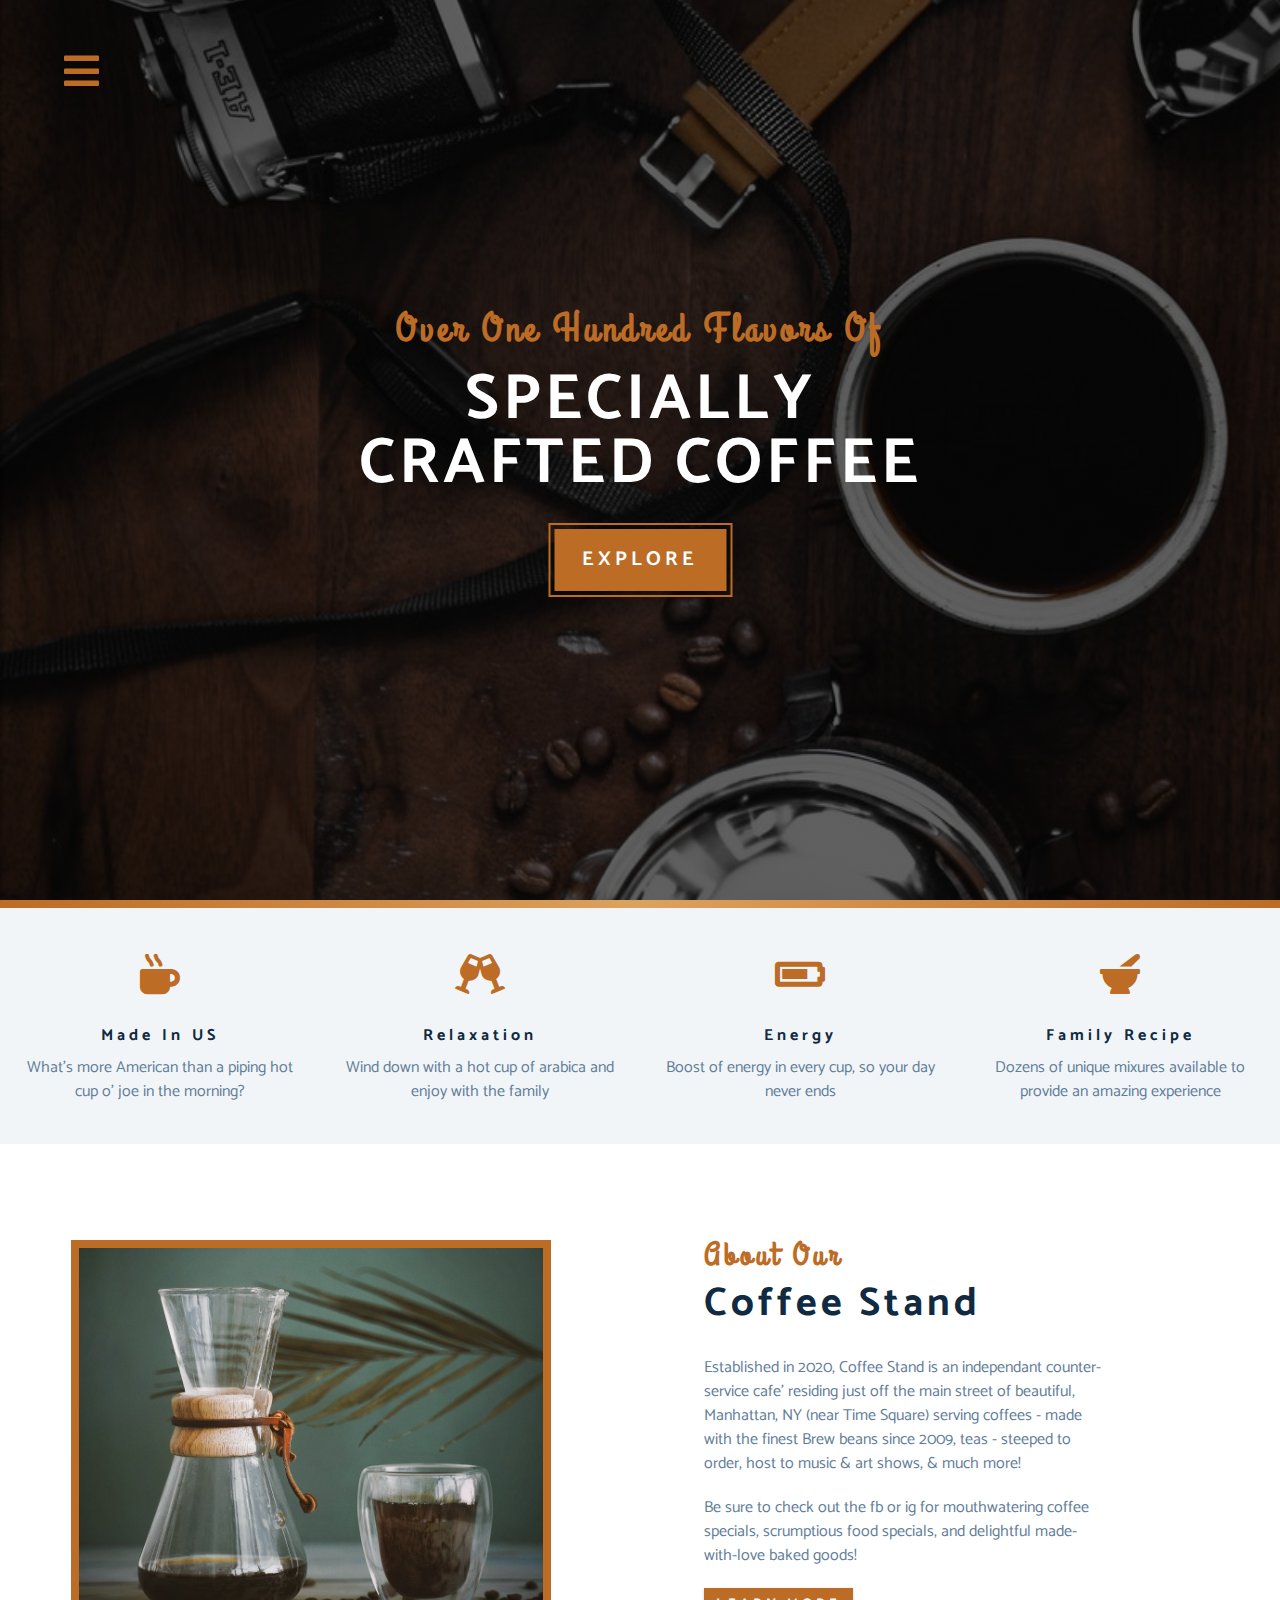
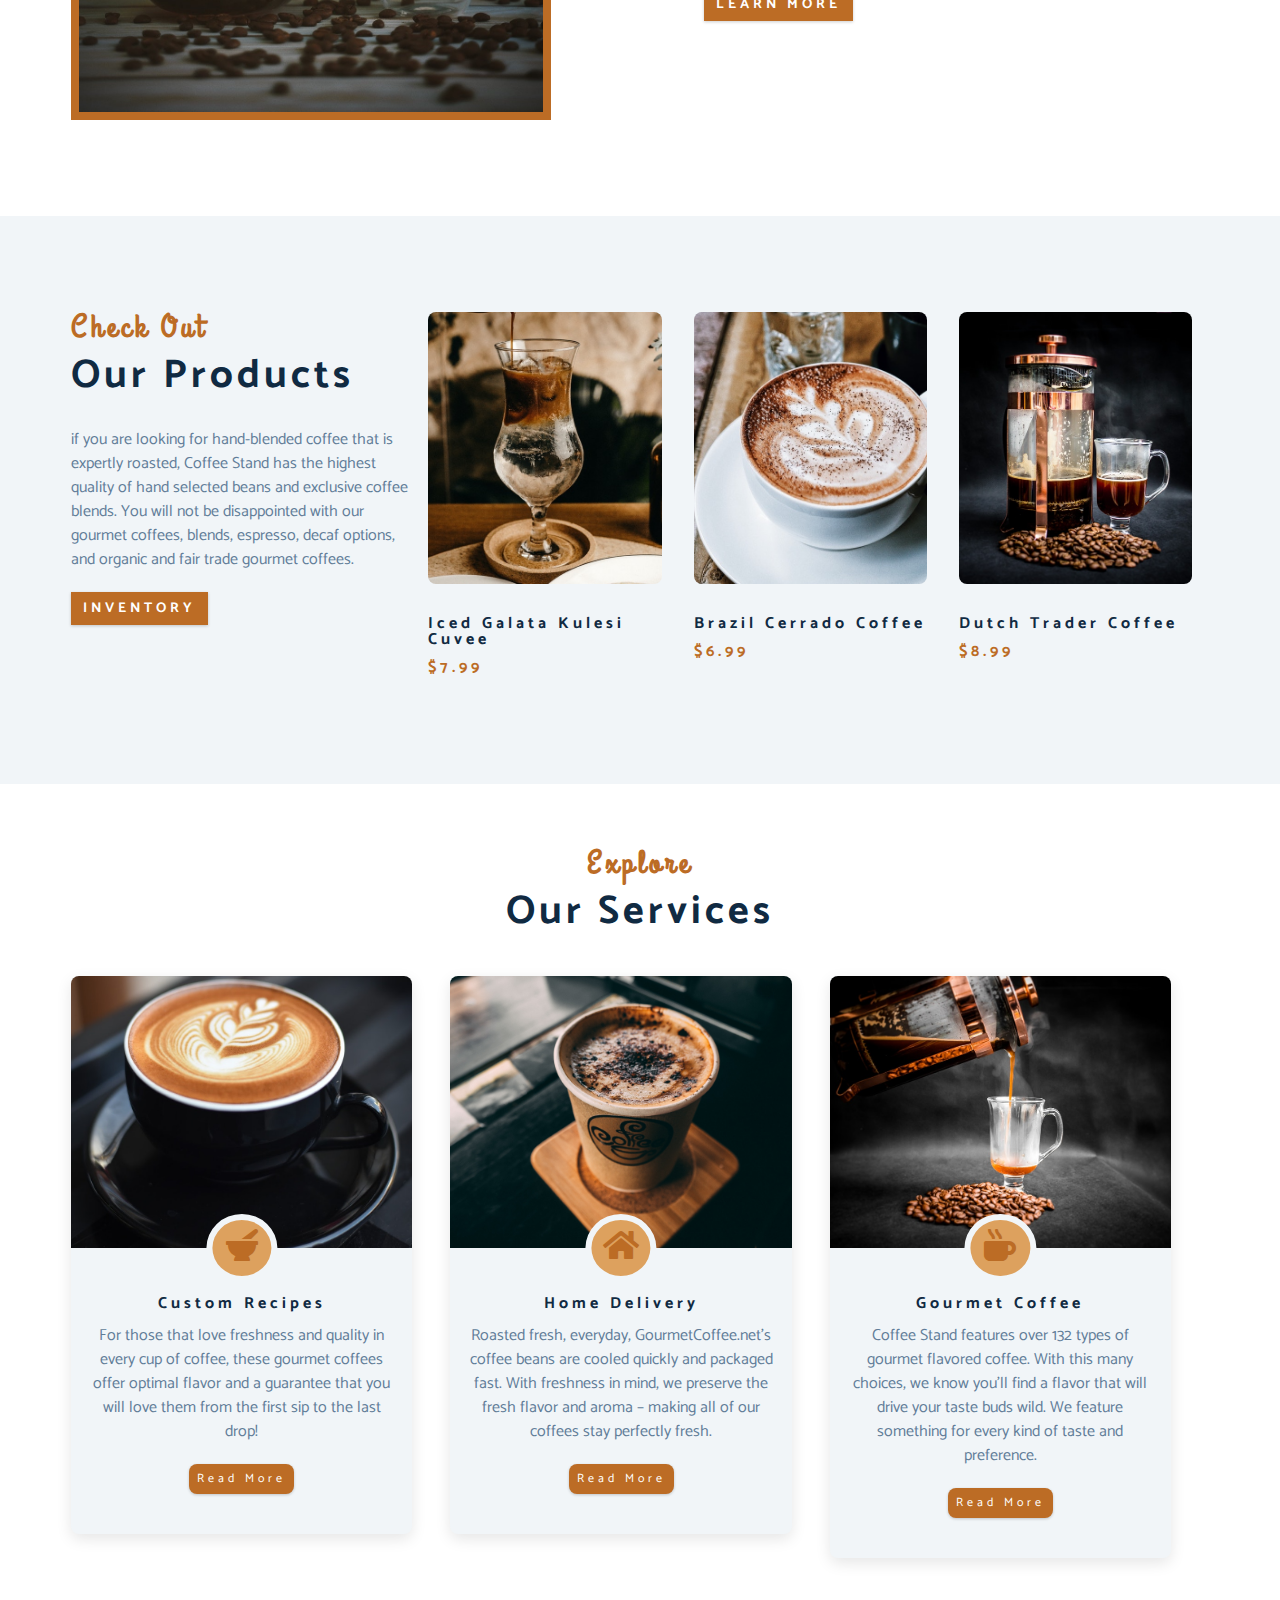
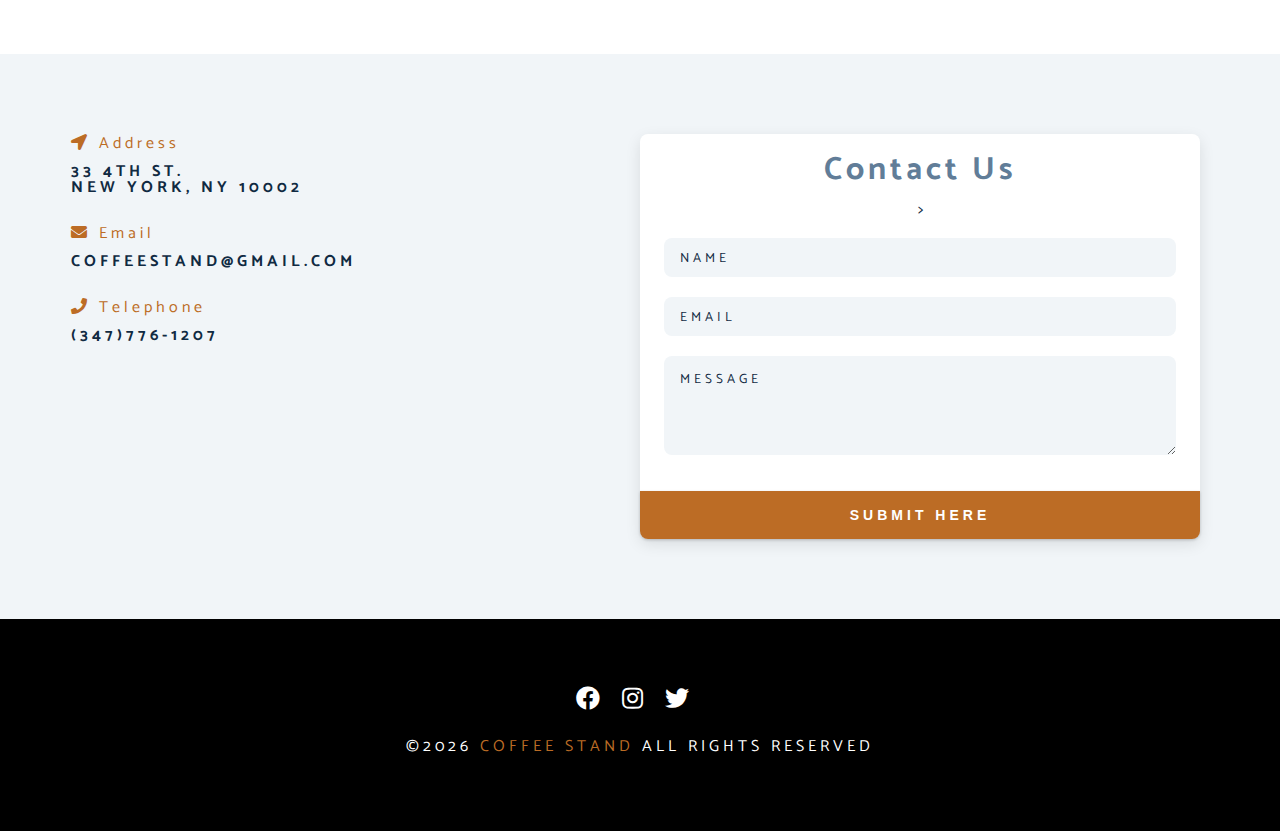
==== commit cd07b7af: "19th commit ALL DONE" ====
--- a/index.html
+++ b/index.html
@@ -285,7 +285,7 @@
                 <!-- contact form -->
                 <article class="contact-form">
                     <h3>contact us</h3>
-                    <form action="">
+                    <form action="https://formspree.io/xoqkozvk" method="POST">>
                         <div class="form-group">
                             <!-- form-group -->
                             <input type="text" placeholder="name" class="form-control" name="name">
